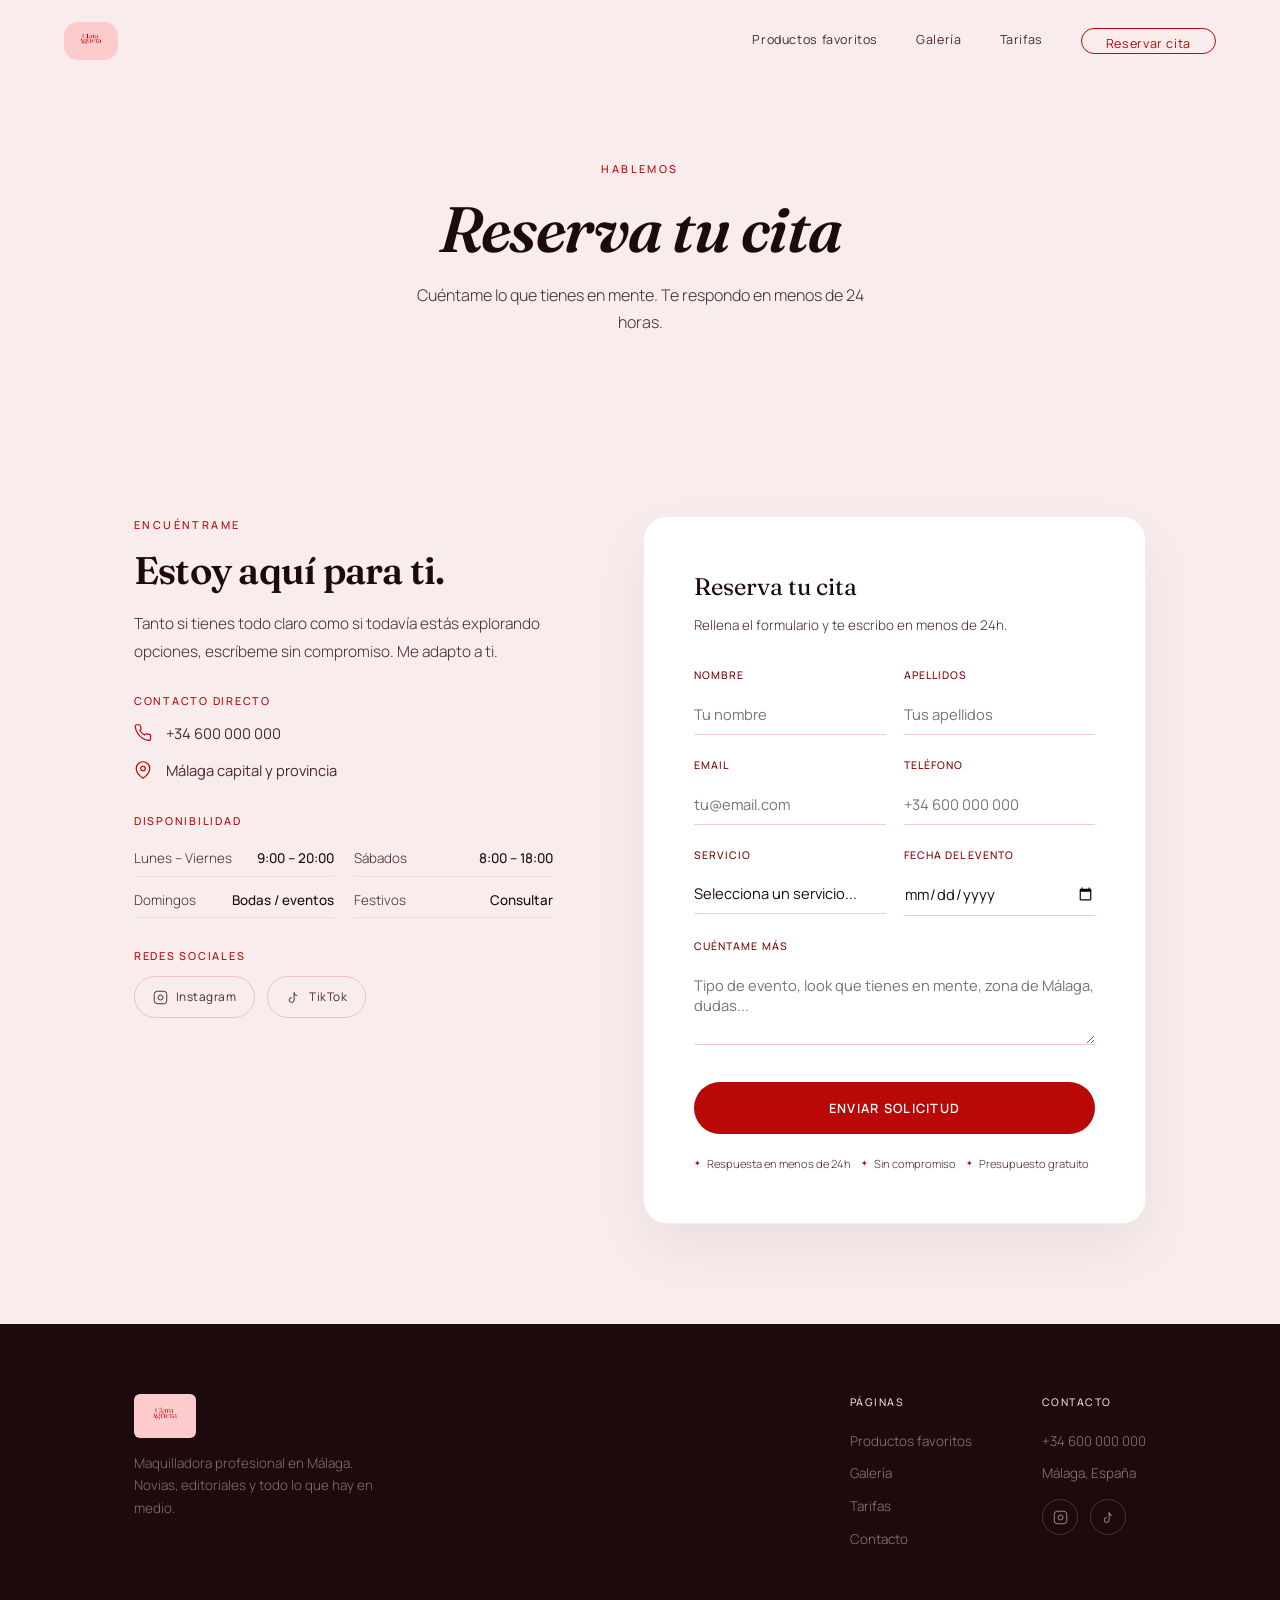
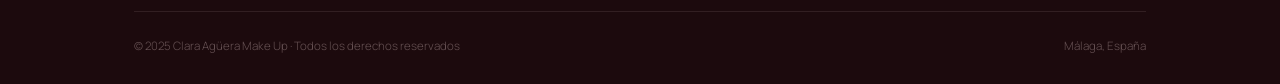
==== contacto.html @ c15d9922 "Quitar servicios, crear pagina productos favoritos" ====
﻿<!DOCTYPE html>
<html lang="es">
<head>
<meta charset="UTF-8">
<meta name="viewport" content="width=device-width, initial-scale=1.0">
<title>Contacto · Clara Agüera Make Up</title>
<meta name="description" content="Reserva tu cita con Clara Agüera, maquilladora profesional en Málaga. Respuesta en menos de 24h.">
<link rel="stylesheet" href="css/styles.css">
<style>
.page-hero{padding:160px 5vw 80px;text-align:center;background:var(--rose-soft);}
.page-hero .eyebrow{margin-bottom:16px;}
.page-hero h1{font-size:clamp(2.5rem,5vw,4rem);font-style:italic;}
.page-hero p{margin:18px auto 0;max-width:460px;font-size:1rem;color:var(--ink-soft);font-weight:300;}

.contact-section{padding:100px 0;background:var(--rose-soft);}
.contact-grid{display:grid;grid-template-columns:1fr 1.2fr;gap:90px;align-items:start;}

.contact-info .eyebrow{margin-bottom:16px;}
.contact-info h2{font-size:clamp(1.8rem,3vw,2.4rem);margin-bottom:18px;}
.contact-info p{font-size:0.96rem;color:var(--ink-soft);margin-bottom:30px;font-weight:300;line-height:1.8;}

.cinfo-block{margin-bottom:32px;}
.cinfo-block h3{font-size:0.68rem;letter-spacing:0.16em;text-transform:uppercase;color:var(--crimson);font-weight:500;font-family:'Manrope',sans-serif;margin-bottom:14px;}
.cinfo-line{display:flex;align-items:center;gap:14px;margin-bottom:12px;}
.cinfo-line svg{width:18px;height:18px;stroke:var(--crimson);fill:none;stroke-width:1.6;flex-shrink:0;}
.cinfo-line span,.cinfo-line a{font-size:0.92rem;color:var(--ink-soft);}
.cinfo-line a:hover{color:var(--crimson);}

.horario-grid{display:grid;grid-template-columns:1fr 1fr;gap:6px 20px;margin-top:4px;}
.horario-item{display:flex;justify-content:space-between;font-size:0.84rem;padding:6px 0;border-bottom:1px solid rgba(184,8,8,0.08);}
.horario-item span:first-child{color:var(--ink-soft);font-weight:300;}
.horario-item span:last-child{color:var(--ink);font-weight:500;}

.social-links{display:flex;gap:12px;margin-top:4px;}
.social-link{display:flex;align-items:center;gap:8px;padding:10px 18px;border-radius:30px;border:1px solid rgba(184,8,8,0.18);font-size:0.74rem;letter-spacing:0.04em;color:var(--ink-soft);transition:background .25s,border-color .25s,color .25s;}
.social-link:hover{background:var(--crimson);border-color:var(--crimson);color:var(--white);}
.social-link svg{width:15px;height:15px;stroke:currentColor;fill:none;stroke-width:1.5;}

/* FORM */
.contact-form{background:var(--white);border-radius:24px;padding:50px;border:1px solid rgba(184,8,8,0.08);box-shadow:0 24px 60px rgba(28,10,13,0.06);}
.form-title{font-family:'Fraunces',serif;font-size:1.5rem;margin-bottom:6px;}
.form-subtitle{font-size:0.84rem;color:var(--ink-soft);margin-bottom:30px;font-weight:300;}
.form-row{display:grid;grid-template-columns:1fr 1fr;gap:18px;}
.field{margin-bottom:22px;}
.field label{display:block;font-size:0.66rem;letter-spacing:0.1em;text-transform:uppercase;color:var(--crimson-d);margin-bottom:9px;font-weight:500;}
.field input,.field select,.field textarea{width:100%;border:none;border-bottom:1px solid rgba(184,8,8,0.2);background:transparent;padding:10px 0;font-family:'Manrope';font-size:0.92rem;color:var(--ink);transition:border-color .3s;appearance:none;}
.field input:focus,.field select:focus,.field textarea:focus{outline:none;border-bottom-color:var(--crimson);}
.field textarea{resize:vertical;min-height:80px;}
.field select{cursor:pointer;}
.submit-btn{width:100%;background:var(--crimson);color:var(--white);border:none;padding:17px;border-radius:40px;font-size:0.8rem;letter-spacing:0.1em;text-transform:uppercase;font-weight:600;margin-top:6px;transition:background .3s,transform .3s;cursor:pointer;}
.submit-btn:hover{background:var(--crimson-d);transform:translateY(-2px);}

.form-ok{display:none;text-align:center;padding:50px 20px;}
.form-ok .ok-icon{width:60px;height:60px;background:rgba(184,8,8,0.08);border-radius:50%;display:flex;align-items:center;justify-content:center;margin:0 auto 20px;}
.form-ok .ok-icon svg{width:28px;height:28px;stroke:var(--crimson);fill:none;stroke-width:1.8;}
.form-ok h3{font-size:1.6rem;margin-bottom:10px;}
.form-ok p{color:var(--ink-soft);font-size:0.92rem;font-weight:300;}

.badge-row{display:flex;gap:10px;flex-wrap:wrap;margin-top:20px;}
.badge{display:inline-flex;align-items:center;gap:6px;font-size:0.7rem;color:var(--ink-soft);font-weight:300;}
.badge::before{content:'✦';font-size:0.5rem;color:var(--crimson);}

@media(max-width:900px){.contact-grid{grid-template-columns:1fr;gap:50px;}}
@media(max-width:560px){.contact-form{padding:30px 22px;}.form-row{grid-template-columns:1fr;}.horario-grid{grid-template-columns:1fr;}.social-links{flex-wrap:wrap;}}
</style>
</head>
<body>

<header id="hdr">
  <a href="index.html"><img src="assets/img/logo.jpeg" alt="Clara Agüera Make Up" class="logo-img"></a>
  <nav class="links">
    <a href="productos-favoritos.html">Productos favoritos</a>
    <a href="galeria.html">Galería</a>
    <a href="tarifas.html">Tarifas</a>
    <a href="contacto.html" class="nav-cta active">Reservar cita</a>
  </nav>
  <div class="burger" id="burger"><span></span><span></span><span></span></div>
</header>

<div class="mobile-menu" id="mobileMenu">
  <a href="productos-favoritos.html">Productos favoritos</a>
  <a href="galeria.html" class="mob-link">Galería</a>
  <a href="tarifas.html" class="mob-link">Tarifas</a>
  <a href="contacto.html" class="mob-link btn btn-dark" style="font-family:'Manrope';font-style:normal;font-size:0.8rem;">Reservar cita</a>
</div>

<div class="page-hero">
  <span class="eyebrow">Hablemos</span>
  <h1>Reserva tu cita</h1>
  <p>Cuéntame lo que tienes en mente. Te respondo en menos de 24 horas.</p>
</div>

<section class="contact-section">
  <div class="container">
    <div class="contact-grid">

      <div class="contact-info reveal">
        <span class="eyebrow">Encuéntrame</span>
        <h2>Estoy aquí para ti.</h2>
        <p>Tanto si tienes todo claro como si todavía estás explorando opciones, escríbeme sin compromiso. Me adapto a ti.</p>

        <div class="cinfo-block">
          <h3>Contacto directo</h3>
          <div class="cinfo-line">
            <svg viewBox="0 0 24 24"><path d="M22 16.92v3a2 2 0 0 1-2.18 2 19.79 19.79 0 0 1-8.63-3.07A19.5 19.5 0 0 1 4.69 12 19.79 19.79 0 0 1 1.61 3.35 2 2 0 0 1 3.6 1h3a2 2 0 0 1 2 1.72c.127.96.361 1.903.7 2.81a2 2 0 0 1-.45 2.11L7.91 8.6a16 16 0 0 0 6 6l.96-.96a2 2 0 0 1 2.11-.45c.907.339 1.85.573 2.81.7A2 2 0 0 1 22 16.92z"/></svg>
            <a href="tel:+34600000000">+34 600 000 000</a>
          </div>
          
          <div class="cinfo-line">
            <svg viewBox="0 0 24 24"><path d="M21 10c0 7-9 13-9 13s-9-6-9-13a9 9 0 0 1 18 0z"/><circle cx="12" cy="10" r="3"/></svg>
            <span>Málaga capital y provincia</span>
          </div>
        </div>

        <div class="cinfo-block">
          <h3>Disponibilidad</h3>
          <div class="horario-grid">
            <div class="horario-item"><span>Lunes – Viernes</span><span>9:00 – 20:00</span></div>
            <div class="horario-item"><span>Sábados</span><span>8:00 – 18:00</span></div>
            <div class="horario-item"><span>Domingos</span><span>Bodas / eventos</span></div>
            <div class="horario-item"><span>Festivos</span><span>Consultar</span></div>
          </div>
        </div>

        <div class="cinfo-block">
          <h3>Redes sociales</h3>
          <div class="social-links">
            <a href="#" class="social-link">
              <svg viewBox="0 0 24 24"><rect x="2" y="2" width="20" height="20" rx="5"/><path d="M16 11.37A4 4 0 1 1 12.63 8 4 4 0 0 1 16 11.37z"/><line x1="17.5" y1="6.5" x2="17.51" y2="6.5"/></svg>
              Instagram
            </a>
            <a href="#" class="social-link">
              <svg viewBox="0 0 24 24"><path d="M9 12a4 4 0 1 0 4 4V4a5 5 0 0 0 5 5"/></svg>
              TikTok
            </a>
          </div>
        </div>
      </div>

      <div class="reveal">
        <div class="contact-form">
          <div class="form-ok" id="formOk">
            <div class="ok-icon"><svg viewBox="0 0 24 24"><polyline points="20 6 9 17 4 12"/></svg></div>
            <h3>¡Recibido!</h3>
            <p>Gracias por escribirme. Te respondo en menos de 24 horas con todos los detalles.</p>
          </div>
          <div id="formBody">
            <div class="form-title">Reserva tu cita</div>
            <div class="form-subtitle">Rellena el formulario y te escribo en menos de 24h.</div>
            <div class="form-row">
              <div class="field"><label>Nombre</label><input type="text" placeholder="Tu nombre" required></div>
              <div class="field"><label>Apellidos</label><input type="text" placeholder="Tus apellidos"></div>
            </div>
            <div class="form-row">
              <div class="field"><label>Email</label><input type="email" placeholder="tu@email.com" required></div>
              <div class="field"><label>Teléfono</label><input type="tel" placeholder="+34 600 000 000"></div>
            </div>
            <div class="form-row">
              <div class="field">
                <label>Servicio</label>
                <select required>
                  <option value="">Selecciona un servicio...</option>
                  <option>Maquillaje de novia</option>
                  <option>Prueba de novia</option>
                  <option>Madrina / invitada</option>
                  <option>Editorial / Shooting</option>
                  <option>Evento & Social</option>
                  <option>Maquillaje básico / noche / glam</option>
                  <option>Asesoría de imagen</option>
                  <option>Otro / consulta</option>
                </select>
              </div>
              <div class="field"><label>Fecha del evento</label><input type="date"></div>
            </div>
            <div class="field"><label>Cuéntame más</label><textarea placeholder="Tipo de evento, look que tienes en mente, zona de Málaga, dudas..."></textarea></div>
            <button type="button" class="submit-btn" id="submitBtn">Enviar solicitud</button>
            <div class="badge-row">
              <span class="badge">Respuesta en menos de 24h</span>
              <span class="badge">Sin compromiso</span>
              <span class="badge">Presupuesto gratuito</span>
            </div>
          </div>
        </div>
      </div>

    </div>
  </div>
</section>

<footer>
  <div class="container">
    <div class="footer-top">
      <div class="footer-brand">
        <img src="assets/img/logo.jpeg" alt="Clara Agüera Make Up" style="height:44px;border-radius:6px;margin-bottom:14px;">
        <p>Maquilladora profesional en Málaga. Novias, editoriales y todo lo que hay en medio.</p>
      </div>
      <div class="footer-cols">
        <div class="footer-col">
          <h4>Páginas</h4>
          <a href="productos-favoritos.html">Productos favoritos</a>
          <a href="galeria.html">Galería</a>
          <a href="tarifas.html">Tarifas</a>
          <a href="contacto.html">Contacto</a>
        </div>
        <div class="footer-col">
          <h4>Contacto</h4>
          <span>+34 600 000 000</span>
          <span>Málaga, España</span>
          <div class="social-row" style="margin-top:14px;">
            <a href="#" aria-label="Instagram"><svg viewBox="0 0 24 24"><rect x="2" y="2" width="20" height="20" rx="5"/><path d="M16 11.37A4 4 0 1 1 12.63 8 4 4 0 0 1 16 11.37z"/><line x1="17.5" y1="6.5" x2="17.51" y2="6.5"/></svg></a>
            <a href="#" aria-label="TikTok"><svg viewBox="0 0 24 24"><path d="M9 12a4 4 0 1 0 4 4V4a5 5 0 0 0 5 5"/></svg></a>
          </div>
        </div>
      </div>
    </div>
    <div class="footer-bottom">
      <span>© 2025 Clara Agüera Make Up · Todos los derechos reservados</span>
      <span>Málaga, España</span>
    </div>
  </div>
</footer>

<script src="js/main.js"></script>
<script>
document.getElementById('submitBtn').addEventListener('click', function() {
  const email = document.querySelector('input[type="email"]').value;
  const nombre = document.querySelector('input[type="text"]').value;
  if (!nombre || !email) { alert('Por favor rellena al menos tu nombre y email.'); return; }
  document.getElementById('formBody').style.display = 'none';
  document.getElementById('formOk').style.display = 'block';
});
</script>
</body>
</html>
---- css/styles.css ----
/* ── Clara Agüera Make Up · Estilos globales ── */
@import url('https://fonts.googleapis.com/css2?family=Fraunces:ital,opsz,wght@0,9..144,400;0,9..144,600;0,9..144,700;1,9..144,400;1,9..144,600&family=Manrope:wght@300;400;500;600&display=swap');

:root {
  --rose:      #F2D6D6;
  --rose-soft: #F8ECEC;
  --rose-deep: #E8C4C4;
  --crimson:   #B80808;
  --crimson-d: #7A0606;
  --ink:       #1C0A0D;
  --ink-soft:  #4A2828;
  --white:     #FFFFFF;
}

*, *::before, *::after { margin: 0; padding: 0; box-sizing: border-box; }
html { scroll-behavior: smooth; }

body {
  background: var(--rose-soft);
  color: var(--ink);
  font-family: 'Manrope', sans-serif;
  font-weight: 400;
  line-height: 1.7;
  overflow-x: hidden;
}

h1, h2, h3 {
  font-family: 'Fraunces', serif;
  font-weight: 600;
  line-height: 1.08;
  letter-spacing: -0.02em;
}

a { color: inherit; text-decoration: none; }
img { display: block; max-width: 100%; }
button { font-family: inherit; cursor: pointer; }

.eyebrow {
  font-family: 'Manrope', sans-serif;
  font-weight: 500;
  letter-spacing: 0.22em;
  text-transform: uppercase;
  font-size: 0.68rem;
  color: var(--crimson);
  display: block;
}

.container { max-width: 1140px; margin: 0 auto; padding: 0 5vw; }

/* ── NAV ── */
header {
  position: fixed; top: 0; left: 0; right: 0; z-index: 100;
  display: flex; align-items: center; justify-content: space-between;
  padding: 22px 5vw;
  transition: background .5s ease, padding .5s ease, box-shadow .5s ease;
}
header.scrolled {
  background: rgba(248,236,236,0.9);
  backdrop-filter: blur(14px);
  -webkit-backdrop-filter: blur(14px);
  padding: 14px 5vw;
  box-shadow: 0 1px 0 rgba(184,8,8,0.1);
}
.logo-img { height: 38px; border-radius: 14px; }
.logo-text {
  font-family: 'Fraunces', serif;
  font-style: italic;
  font-size: 1.35rem;
  font-weight: 600;
  color: var(--crimson);
}
nav.links { display: flex; gap: 38px; align-items: center; }
nav.links a {
  font-size: 0.78rem;
  letter-spacing: 0.05em;
  font-weight: 400;
  color: var(--ink-soft);
  position: relative; padding-bottom: 3px;
}
nav.links a::after {
  content: ''; position: absolute; left: 0; bottom: 0;
  width: 0; height: 1px; background: var(--crimson);
  transition: width .3s ease;
}
nav.links a:hover::after { width: 100%; }
nav.links a.active::after { width: 100%; }
.nav-cta {
  border: 1px solid var(--crimson);
  color: var(--crimson) !important;
  padding: 9px 24px; border-radius: 40px;
  font-size: 0.74rem; letter-spacing: 0.06em;
  transition: background .3s, color .3s;
  display: inline-flex; align-items: center; line-height: 1;
  padding-bottom: 9px;
}
.nav-cta:hover { background: var(--crimson); color: var(--white) !important; }
nav.links a.nav-cta::after { display: none; }
.burger { display: none; flex-direction: column; gap: 5px; cursor: pointer; }
.burger span { width: 22px; height: 1.5px; background: var(--crimson); transition: .3s; }

/* ── MOBILE MENU ── */
.mobile-menu {
  display: none; position: fixed; inset: 0; z-index: 90;
  background: rgba(248,236,236,0.97);
  backdrop-filter: blur(20px);
  flex-direction: column; align-items: center; justify-content: center; gap: 36px;
}
.mobile-menu.open { display: flex; }
.mobile-menu a {
  font-family: 'Fraunces', serif; font-size: 2rem;
  font-style: italic; color: var(--ink); font-weight: 400;
}
.mobile-menu a:hover { color: var(--crimson); }

/* ── BOTONES ── */
.btn {
  padding: 15px 34px; border-radius: 40px;
  font-size: 0.78rem; letter-spacing: 0.08em;
  text-transform: uppercase; font-weight: 600;
  display: inline-block;
  transition: transform .3s ease, box-shadow .3s ease, background .3s ease, color .3s ease;
}
.btn-dark { background: var(--ink); color: var(--white); }
.btn-dark:hover { transform: translateY(-3px); box-shadow: 0 16px 30px rgba(28,10,13,0.22); }
.btn-ghost { border: 1px solid var(--ink); color: var(--ink); }
.btn-ghost:hover { background: var(--ink); color: var(--white); transform: translateY(-3px); }
.btn-crimson { background: var(--crimson); color: var(--white); }
.btn-crimson:hover { background: var(--crimson-d); transform: translateY(-2px); }
.btn-rose { background: var(--rose); color: var(--crimson-d); font-weight: 600; }
.btn-rose:hover { background: var(--rose-deep); transform: translateY(-2px); }

/* ── REVEAL ── */
.reveal { opacity: 0; transform: translateY(28px); transition: opacity .75s ease, transform .75s ease; }
.reveal.in { opacity: 1; transform: translateY(0); }

/* ── SECCIÓN GENÉRICA ── */
section { padding: 120px 0 100px; }
.section-head { text-align: center; max-width: 560px; margin: 0 auto 60px; }
.section-head h2 { font-size: clamp(2rem, 3.8vw, 2.8rem); margin-top: 10px; }
.section-head p { margin-top: 14px; color: var(--ink-soft); font-size: 0.95rem; font-weight: 300; }

/* ── FOOTER ── */
footer {
  background: var(--ink);
  color: rgba(242,214,214,0.6);
  padding: 70px 0 28px;
}
.footer-top {
  display: flex; justify-content: space-between; align-items: flex-start;
  flex-wrap: wrap; gap: 50px;
  padding-bottom: 50px; border-bottom: 1px solid rgba(242,214,214,0.1);
}
.footer-brand p { font-size: 0.84rem; color: rgba(242,214,214,0.5); max-width: 240px; font-weight: 300; margin-top: 12px; }
.footer-cols { display: flex; gap: 70px; flex-wrap: wrap; }
.footer-col h4 {
  font-family: 'Manrope'; font-size: 0.66rem; letter-spacing: 0.14em;
  text-transform: uppercase; color: var(--rose); margin-bottom: 18px; font-weight: 500;
}
.footer-col a, .footer-col span {
  display: block; font-size: 0.84rem;
  color: rgba(242,214,214,0.55); margin-bottom: 10px; font-weight: 300;
}
.footer-col a:hover { color: var(--rose-soft); }
.social-row { display: flex; gap: 12px; margin-top: 4px; }
.social-row a {
  width: 36px; height: 36px; border: 1px solid rgba(242,214,214,0.2);
  border-radius: 50%; display: flex; align-items: center; justify-content: center;
  transition: background .3s, border-color .3s;
}
.social-row a svg { width: 15px; height: 15px; stroke: rgba(242,214,214,0.6); fill: none; stroke-width: 1.6; }
.social-row a:hover { background: var(--rose); border-color: var(--rose); }
.social-row a:hover svg { stroke: var(--crimson-d); }
.footer-bottom {
  display: flex; justify-content: space-between; align-items: center;
  flex-wrap: wrap; gap: 10px; padding-top: 24px;
  font-size: 0.72rem; color: rgba(242,214,214,0.35); font-weight: 300;
}

/* ── RESPONSIVE ── */
@media (max-width: 960px) {
  nav.links { display: none; }
  .burger { display: flex; }
}
@media (prefers-reduced-motion: reduce) {
  *, *::before, *::after { animation: none !important; transition: none !important; }
}
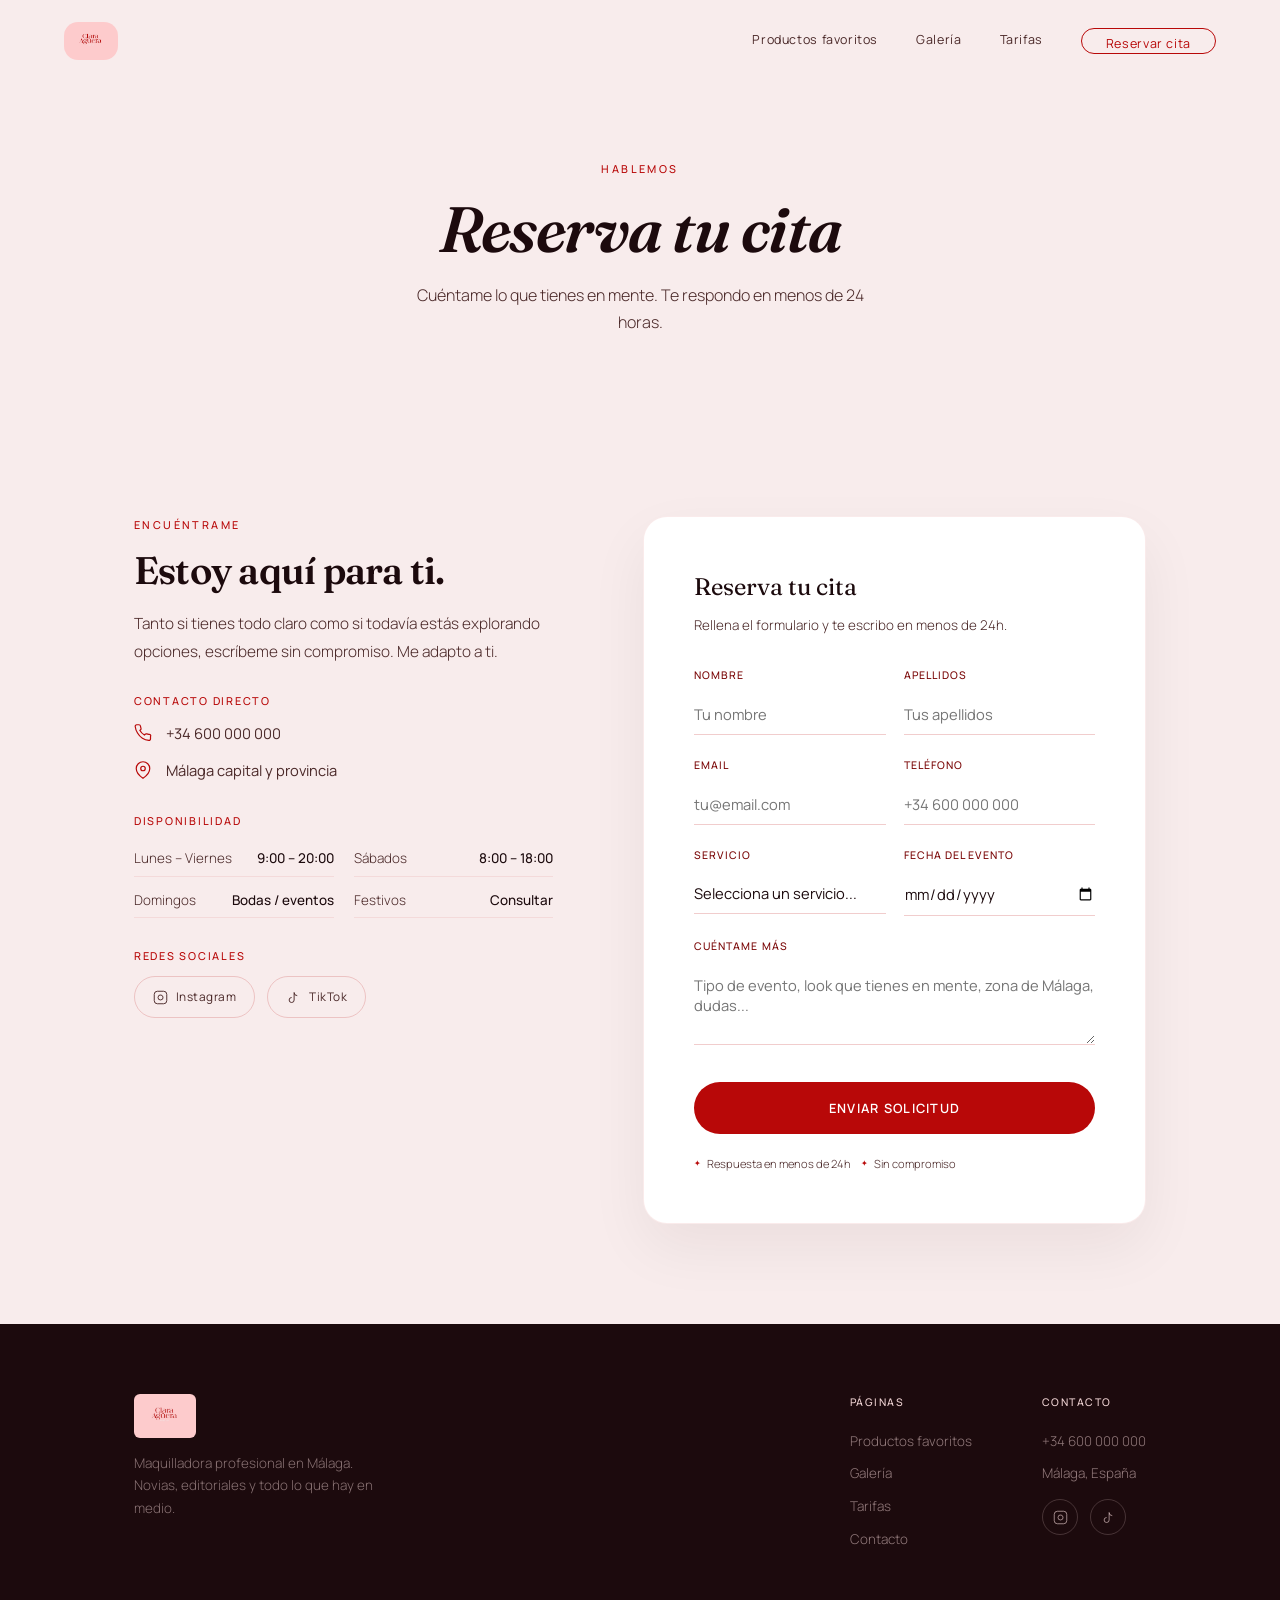
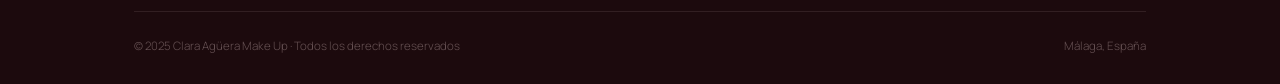
==== commit 734cbd55: "Quitar badge presupuesto gratuito de contacto" ====
--- a/contacto.html
+++ b/contacto.html
@@ -2,7 +2,7 @@
 <html lang="es">
 <head>
 <meta charset="UTF-8">
-<meta name="viewport" content="width=device-width, initial-scale=1.0">
+<meta name="viewport" content="width=device-width, initial-scale=1.0, maximum-scale=1.0, user-scalable=no">
 <title>Contacto · Clara Agüera Make Up</title>
 <meta name="description" content="Reserva tu cita con Clara Agüera, maquilladora profesional en Málaga. Respuesta en menos de 24h.">
 <link rel="stylesheet" href="css/styles.css">
@@ -61,7 +61,14 @@
 .badge::before{content:'✦';font-size:0.5rem;color:var(--crimson);}
 
 @media(max-width:900px){.contact-grid{grid-template-columns:1fr;gap:50px;}}
-@media(max-width:560px){.contact-form{padding:30px 22px;}.form-row{grid-template-columns:1fr;}.horario-grid{grid-template-columns:1fr;}.social-links{flex-wrap:wrap;}}
+@media(max-width:560px){
+  .contact-form{padding:30px 22px;}
+  .form-row{grid-template-columns:1fr;}
+  .horario-grid{grid-template-columns:1fr;}
+  .social-links{flex-wrap:wrap;}
+  .page-hero{padding:120px 5vw 60px;}
+  .contact-section{padding:60px 0;}
+}
 </style>
 </head>
 <body>
@@ -177,7 +184,6 @@
             <div class="badge-row">
               <span class="badge">Respuesta en menos de 24h</span>
               <span class="badge">Sin compromiso</span>
-              <span class="badge">Presupuesto gratuito</span>
             </div>
           </div>
         </div>
--- a/css/styles.css
+++ b/css/styles.css
@@ -13,7 +13,7 @@
 }
 
 *, *::before, *::after { margin: 0; padding: 0; box-sizing: border-box; }
-html { scroll-behavior: smooth; }
+html { scroll-behavior: smooth; overflow-x: hidden; }
 
 body {
   background: var(--rose-soft);
@@ -22,6 +22,7 @@
   font-weight: 400;
   line-height: 1.7;
   overflow-x: hidden;
+  width: 100%;
 }
 
 h1, h2, h3 {
@@ -181,6 +182,18 @@
   nav.links { display: none; }
   .burger { display: flex; }
 }
+
+@media (max-width: 760px) {
+  .footer-top { flex-direction: column; gap: 36px; }
+  .footer-cols { gap: 36px; }
+  .footer-bottom { flex-direction: column; text-align: center; gap: 6px; }
+}
+
+@media (max-width: 480px) {
+  .footer-cols { flex-direction: column; gap: 28px; }
+  .btn { padding: 13px 26px; font-size: 0.74rem; }
+}
+
 @media (prefers-reduced-motion: reduce) {
   *, *::before, *::after { animation: none !important; transition: none !important; }
 }
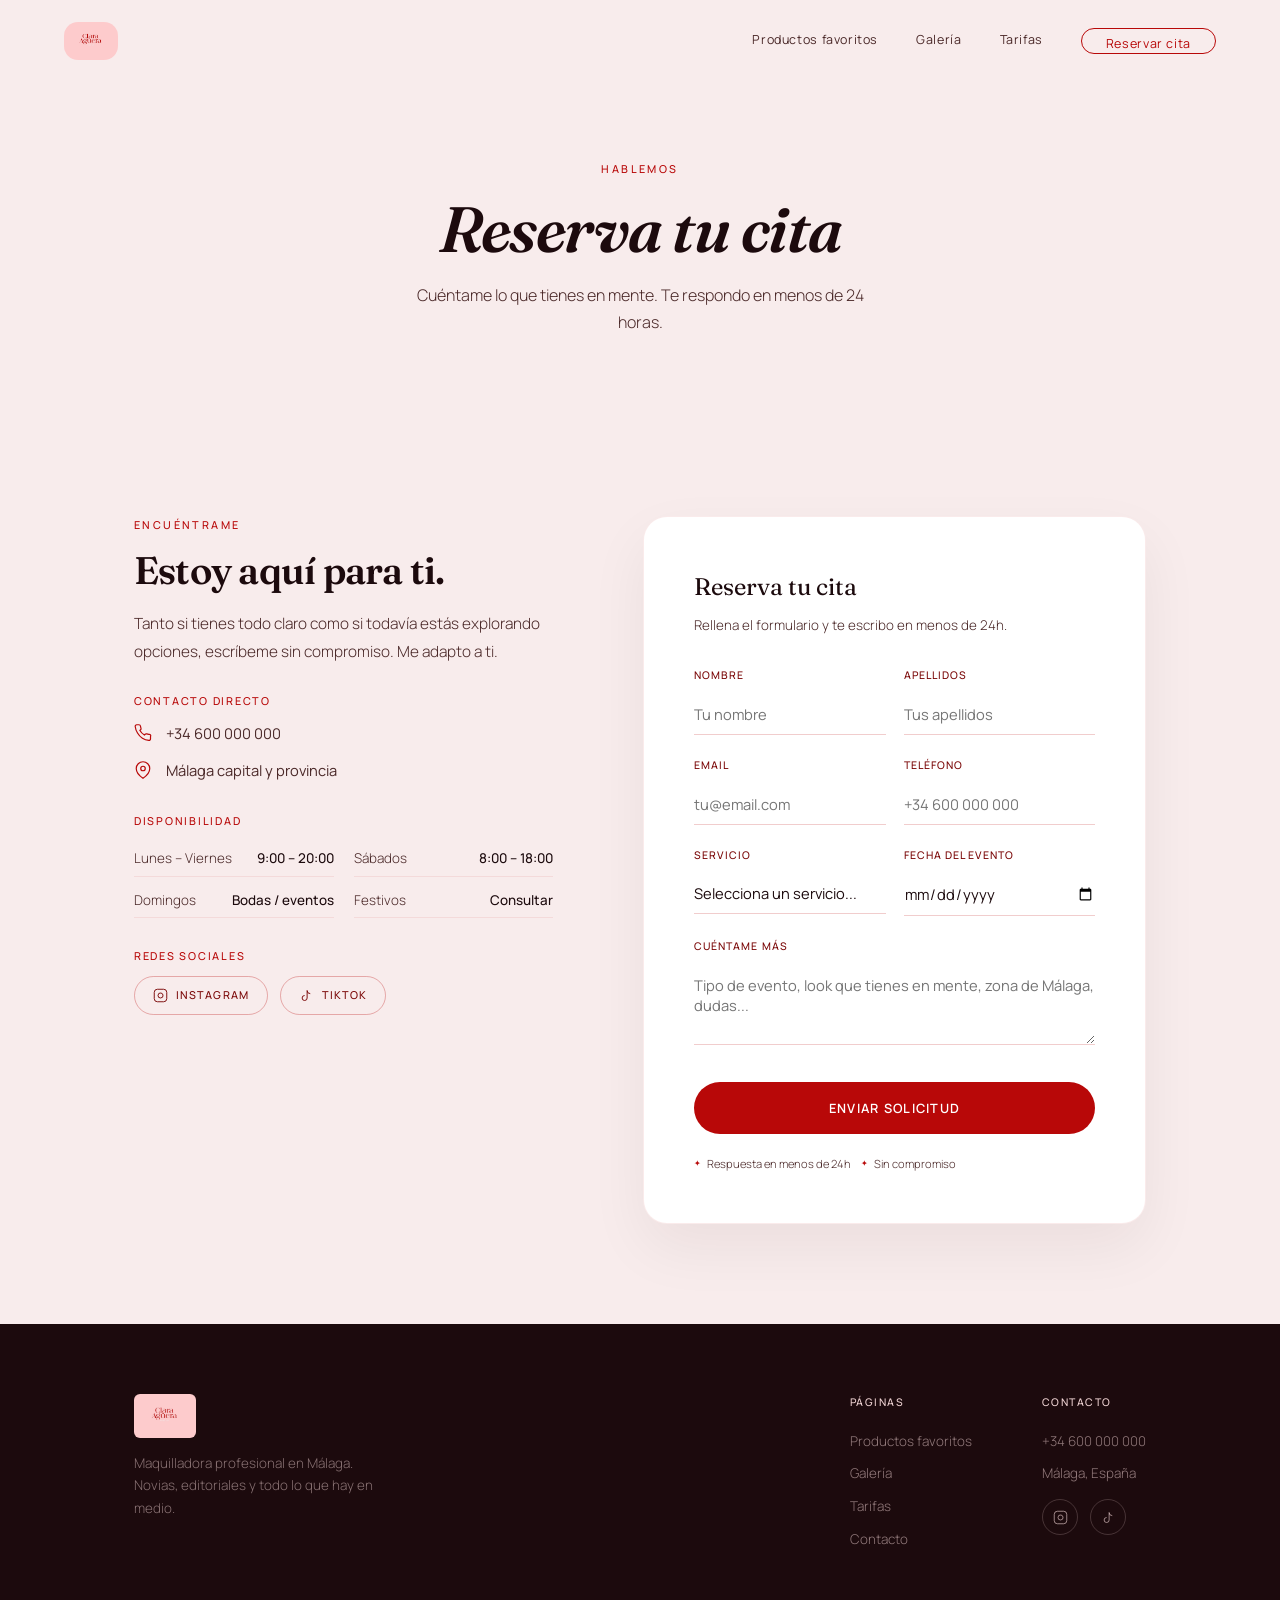
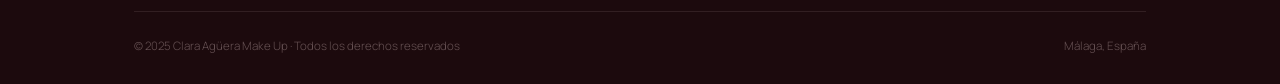
==== commit 0df3f9a8: "Rediseño editorial inspirado en referencia: paneles a sangre, chips ovalados - Nuevos componentes re" ====
--- a/contacto.html
+++ b/contacto.html
@@ -32,7 +32,7 @@
 .horario-item span:last-child{color:var(--ink);font-weight:500;}
 
 .social-links{display:flex;gap:12px;margin-top:4px;}
-.social-link{display:flex;align-items:center;gap:8px;padding:10px 18px;border-radius:30px;border:1px solid rgba(184,8,8,0.18);font-size:0.74rem;letter-spacing:0.04em;color:var(--ink-soft);transition:background .25s,border-color .25s,color .25s;}
+.social-link{display:flex;align-items:center;gap:8px;padding:9px 18px;border-radius:999px;border:1px solid rgba(184,8,8,0.3);font-size:0.68rem;letter-spacing:0.1em;text-transform:uppercase;font-weight:500;color:var(--crimson-d);transition:background .25s,border-color .25s,color .25s;}
 .social-link:hover{background:var(--crimson);border-color:var(--crimson);color:var(--white);}
 .social-link svg{width:15px;height:15px;stroke:currentColor;fill:none;stroke-width:1.5;}
 
@@ -132,11 +132,11 @@
         <div class="cinfo-block">
           <h3>Redes sociales</h3>
           <div class="social-links">
-            <a href="#" class="social-link">
+            <a href="https://www.instagram.com/claraagueramakeup/" target="_blank" rel="noopener" class="social-link">
               <svg viewBox="0 0 24 24"><rect x="2" y="2" width="20" height="20" rx="5"/><path d="M16 11.37A4 4 0 1 1 12.63 8 4 4 0 0 1 16 11.37z"/><line x1="17.5" y1="6.5" x2="17.51" y2="6.5"/></svg>
               Instagram
             </a>
-            <a href="#" class="social-link">
+            <a href="https://www.tiktok.com/@claraagueramakeup" target="_blank" rel="noopener" class="social-link">
               <svg viewBox="0 0 24 24"><path d="M9 12a4 4 0 1 0 4 4V4a5 5 0 0 0 5 5"/></svg>
               TikTok
             </a>
@@ -213,8 +213,8 @@
           <span>+34 600 000 000</span>
           <span>Málaga, España</span>
           <div class="social-row" style="margin-top:14px;">
-            <a href="#" aria-label="Instagram"><svg viewBox="0 0 24 24"><rect x="2" y="2" width="20" height="20" rx="5"/><path d="M16 11.37A4 4 0 1 1 12.63 8 4 4 0 0 1 16 11.37z"/><line x1="17.5" y1="6.5" x2="17.51" y2="6.5"/></svg></a>
-            <a href="#" aria-label="TikTok"><svg viewBox="0 0 24 24"><path d="M9 12a4 4 0 1 0 4 4V4a5 5 0 0 0 5 5"/></svg></a>
+            <a href="https://www.instagram.com/claraagueramakeup/" target="_blank" rel="noopener" aria-label="Instagram"><svg viewBox="0 0 24 24"><rect x="2" y="2" width="20" height="20" rx="5"/><path d="M16 11.37A4 4 0 1 1 12.63 8 4 4 0 0 1 16 11.37z"/><line x1="17.5" y1="6.5" x2="17.51" y2="6.5"/></svg></a>
+            <a href="https://www.tiktok.com/@claraagueramakeup" target="_blank" rel="noopener" aria-label="TikTok"><svg viewBox="0 0 24 24"><path d="M9 12a4 4 0 1 0 4 4V4a5 5 0 0 0 5 5"/></svg></a>
           </div>
         </div>
       </div>
--- a/css/styles.css
+++ b/css/styles.css
@@ -177,6 +177,57 @@
   font-size: 0.72rem; color: rgba(242,214,214,0.35); font-weight: 300;
 }
 
+/* ── EDITORIAL (bloques a sangre, estilo revista) ── */
+.tag-oval {
+  display: inline-flex; align-items: center; gap: 6px;
+  border: 1px solid rgba(184,8,8,0.3); border-radius: 999px;
+  padding: 6px 16px; font-size: 0.68rem; letter-spacing: 0.1em;
+  text-transform: uppercase; font-weight: 500; color: var(--crimson-d);
+  font-family: 'Manrope', sans-serif; white-space: nowrap;
+}
+
+.editorial-split {
+  display: grid; grid-template-columns: 1fr 1fr;
+  min-height: 560px;
+}
+.editorial-photo { min-height: 340px; overflow: hidden; }
+.editorial-photo img { width: 100%; height: 100%; object-fit: cover; display: block; }
+.editorial-copy {
+  display: flex; flex-direction: column; justify-content: center;
+  padding: 70px 6vw;
+}
+.editorial-copy .eyebrow { margin-bottom: 16px; }
+.editorial-copy h2 { font-size: clamp(2rem, 3.5vw, 2.9rem); margin-bottom: 22px; }
+.editorial-copy p { color: var(--ink-soft); margin-bottom: 14px; font-size: 0.97rem; font-weight: 300; }
+.editorial-copy h2 em { font-style: italic; color: var(--crimson); }
+.bg-ink .editorial-copy h2 em { color: var(--rose-deep); }
+.bg-rose-soft { background: var(--rose-soft); }
+.bg-rose { background: var(--rose); }
+.bg-ink { background: var(--ink); }
+.bg-ink .editorial-copy .eyebrow { color: var(--rose-deep); }
+.bg-ink .editorial-copy h2 { color: var(--rose-soft); }
+.bg-ink .editorial-copy p { color: rgba(242,214,214,0.6); }
+
+.photo-wall {
+  display: grid; grid-template-columns: 2fr 1fr 1fr;
+  grid-template-rows: 260px 260px; gap: 4px;
+}
+.photo-wall .pw-item { overflow: hidden; }
+.photo-wall .pw-item.big { grid-row: span 2; }
+.photo-wall .pw-item img { width: 100%; height: 100%; object-fit: cover; display: block; transition: transform .5s ease; }
+.photo-wall .pw-item:hover img { transform: scale(1.04); }
+
+@media (max-width: 900px) {
+  .editorial-split { grid-template-columns: 1fr; min-height: auto; }
+  .editorial-photo { min-height: 320px; }
+  .editorial-copy { padding: 50px 6vw; }
+}
+@media (max-width: 640px) {
+  .photo-wall { grid-template-columns: 1fr 1fr; grid-template-rows: auto; }
+  .photo-wall .pw-item.big { grid-row: span 1; min-height: 220px; }
+  .photo-wall .pw-item { min-height: 160px; }
+}
+
 /* ── RESPONSIVE ── */
 @media (max-width: 960px) {
   nav.links { display: none; }
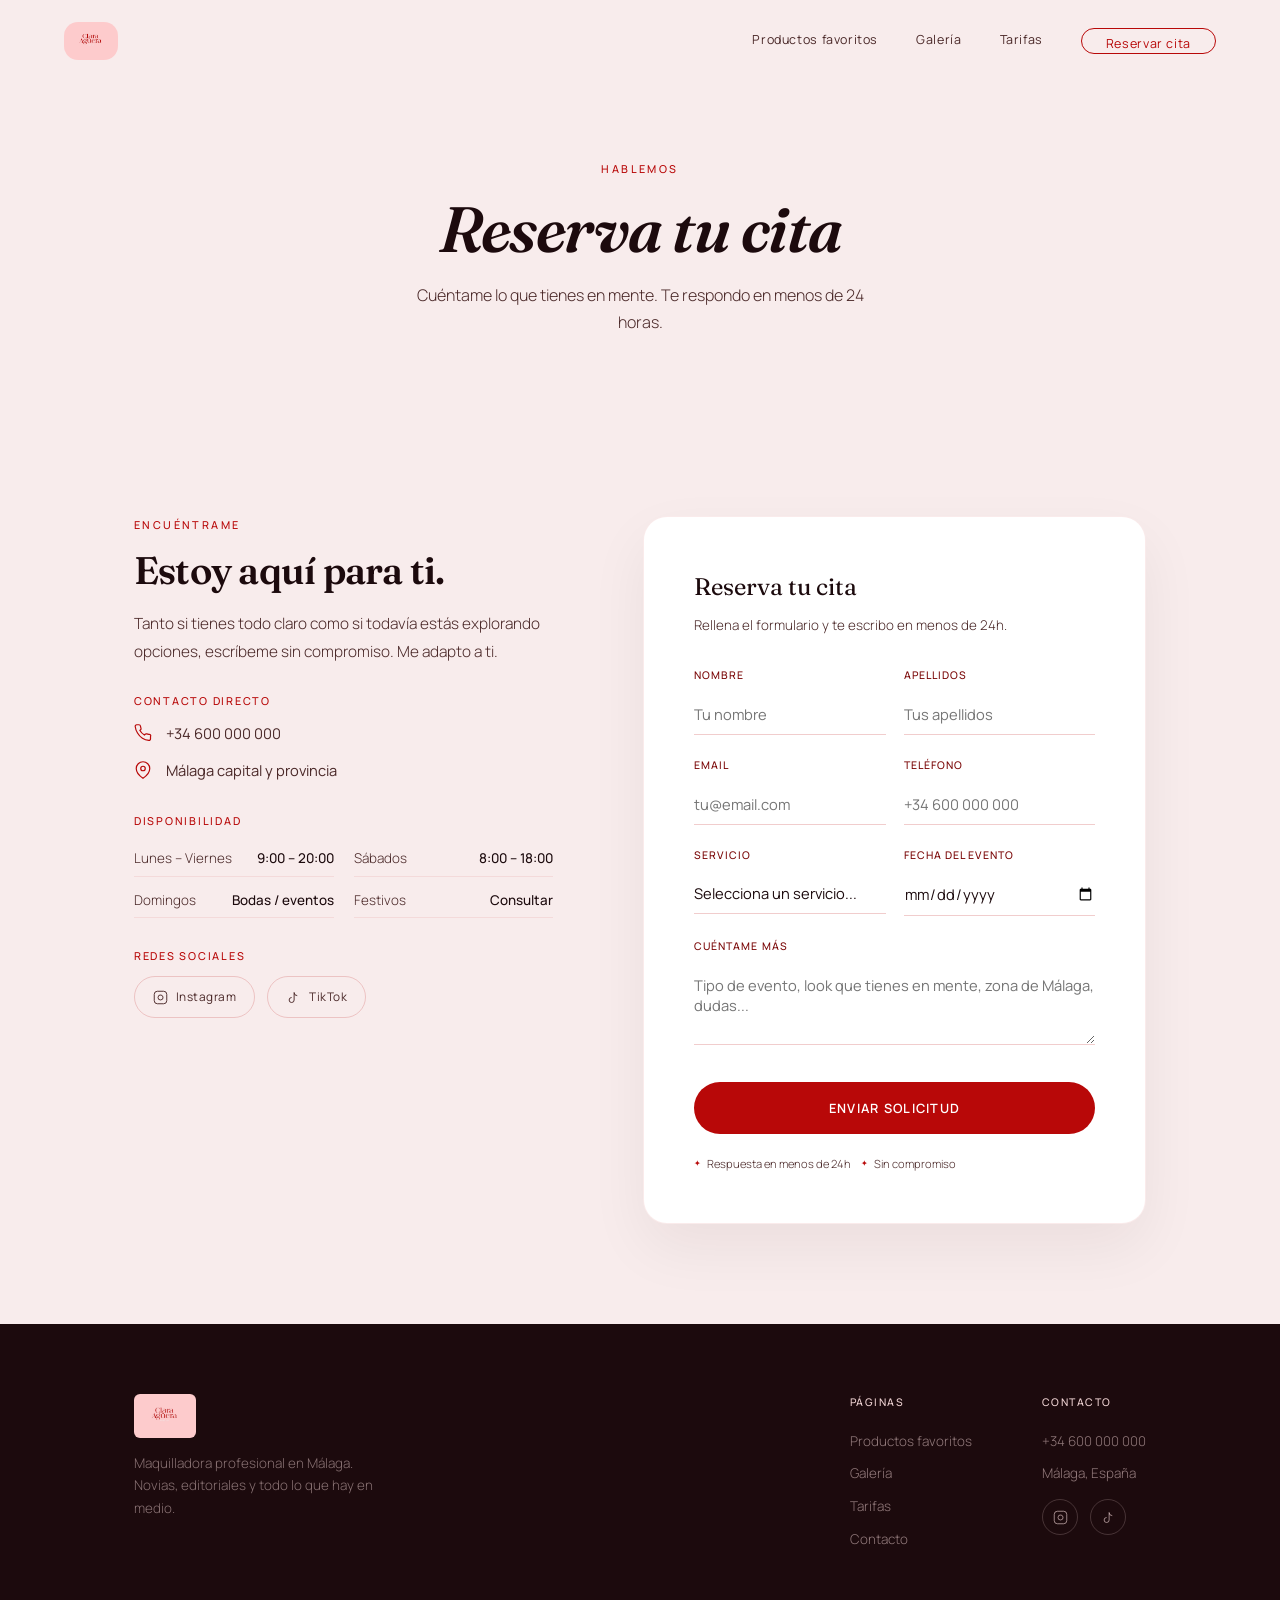
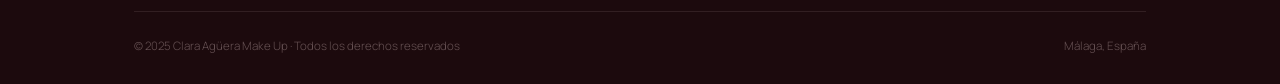
==== commit ca33bff9: "Revertir rediseño editorial, volver al diseño anterior Co-Authored-By: Claude Sonnet 5 <noreply@anth" ====
--- a/contacto.html
+++ b/contacto.html
@@ -5,6 +5,14 @@
 <meta name="viewport" content="width=device-width, initial-scale=1.0, maximum-scale=1.0, user-scalable=no">
 <title>Contacto · Clara Agüera Make Up</title>
 <meta name="description" content="Reserva tu cita con Clara Agüera, maquilladora profesional en Málaga. Respuesta en menos de 24h.">
+<meta property="og:type" content="website">
+<meta property="og:url" content="https://lumetrixxxxai.github.io/Clara-Aguera-Make-Up/contacto.html">
+<meta property="og:title" content="Contacto · Clara Agüera Make Up">
+<meta property="og:description" content="Reserva tu cita con Clara Agüera, maquilladora profesional en Málaga. Respuesta en menos de 24h.">
+<meta property="og:image" content="https://lumetrixxxxai.github.io/Clara-Aguera-Make-Up/assets/img/og-image.jpg">
+<meta property="og:image:width" content="1200">
+<meta property="og:image:height" content="630">
+<meta name="twitter:card" content="summary_large_image">
 <link rel="stylesheet" href="css/styles.css">
 <style>
 .page-hero{padding:160px 5vw 80px;text-align:center;background:var(--rose-soft);}
@@ -32,7 +40,7 @@
 .horario-item span:last-child{color:var(--ink);font-weight:500;}
 
 .social-links{display:flex;gap:12px;margin-top:4px;}
-.social-link{display:flex;align-items:center;gap:8px;padding:9px 18px;border-radius:999px;border:1px solid rgba(184,8,8,0.3);font-size:0.68rem;letter-spacing:0.1em;text-transform:uppercase;font-weight:500;color:var(--crimson-d);transition:background .25s,border-color .25s,color .25s;}
+.social-link{display:flex;align-items:center;gap:8px;padding:10px 18px;border-radius:30px;border:1px solid rgba(184,8,8,0.18);font-size:0.74rem;letter-spacing:0.04em;color:var(--ink-soft);transition:background .25s,border-color .25s,color .25s;}
 .social-link:hover{background:var(--crimson);border-color:var(--crimson);color:var(--white);}
 .social-link svg{width:15px;height:15px;stroke:currentColor;fill:none;stroke-width:1.5;}
 
@@ -174,6 +182,8 @@
                   <option>Evento & Social</option>
                   <option>Maquillaje básico / noche / glam</option>
                   <option>Asesoría de imagen</option>
+                  <option>Curso de automaquillaje privado</option>
+                  <option>Curso de automaquillaje grupal</option>
                   <option>Otro / consulta</option>
                 </select>
               </div>
--- a/css/styles.css
+++ b/css/styles.css
@@ -177,57 +177,6 @@
   font-size: 0.72rem; color: rgba(242,214,214,0.35); font-weight: 300;
 }
 
-/* ── EDITORIAL (bloques a sangre, estilo revista) ── */
-.tag-oval {
-  display: inline-flex; align-items: center; gap: 6px;
-  border: 1px solid rgba(184,8,8,0.3); border-radius: 999px;
-  padding: 6px 16px; font-size: 0.68rem; letter-spacing: 0.1em;
-  text-transform: uppercase; font-weight: 500; color: var(--crimson-d);
-  font-family: 'Manrope', sans-serif; white-space: nowrap;
-}
-
-.editorial-split {
-  display: grid; grid-template-columns: 1fr 1fr;
-  min-height: 560px;
-}
-.editorial-photo { min-height: 340px; overflow: hidden; }
-.editorial-photo img { width: 100%; height: 100%; object-fit: cover; display: block; }
-.editorial-copy {
-  display: flex; flex-direction: column; justify-content: center;
-  padding: 70px 6vw;
-}
-.editorial-copy .eyebrow { margin-bottom: 16px; }
-.editorial-copy h2 { font-size: clamp(2rem, 3.5vw, 2.9rem); margin-bottom: 22px; }
-.editorial-copy p { color: var(--ink-soft); margin-bottom: 14px; font-size: 0.97rem; font-weight: 300; }
-.editorial-copy h2 em { font-style: italic; color: var(--crimson); }
-.bg-ink .editorial-copy h2 em { color: var(--rose-deep); }
-.bg-rose-soft { background: var(--rose-soft); }
-.bg-rose { background: var(--rose); }
-.bg-ink { background: var(--ink); }
-.bg-ink .editorial-copy .eyebrow { color: var(--rose-deep); }
-.bg-ink .editorial-copy h2 { color: var(--rose-soft); }
-.bg-ink .editorial-copy p { color: rgba(242,214,214,0.6); }
-
-.photo-wall {
-  display: grid; grid-template-columns: 2fr 1fr 1fr;
-  grid-template-rows: 260px 260px; gap: 4px;
-}
-.photo-wall .pw-item { overflow: hidden; }
-.photo-wall .pw-item.big { grid-row: span 2; }
-.photo-wall .pw-item img { width: 100%; height: 100%; object-fit: cover; display: block; transition: transform .5s ease; }
-.photo-wall .pw-item:hover img { transform: scale(1.04); }
-
-@media (max-width: 900px) {
-  .editorial-split { grid-template-columns: 1fr; min-height: auto; }
-  .editorial-photo { min-height: 320px; }
-  .editorial-copy { padding: 50px 6vw; }
-}
-@media (max-width: 640px) {
-  .photo-wall { grid-template-columns: 1fr 1fr; grid-template-rows: auto; }
-  .photo-wall .pw-item.big { grid-row: span 1; min-height: 220px; }
-  .photo-wall .pw-item { min-height: 160px; }
-}
-
 /* ── RESPONSIVE ── */
 @media (max-width: 960px) {
   nav.links { display: none; }
